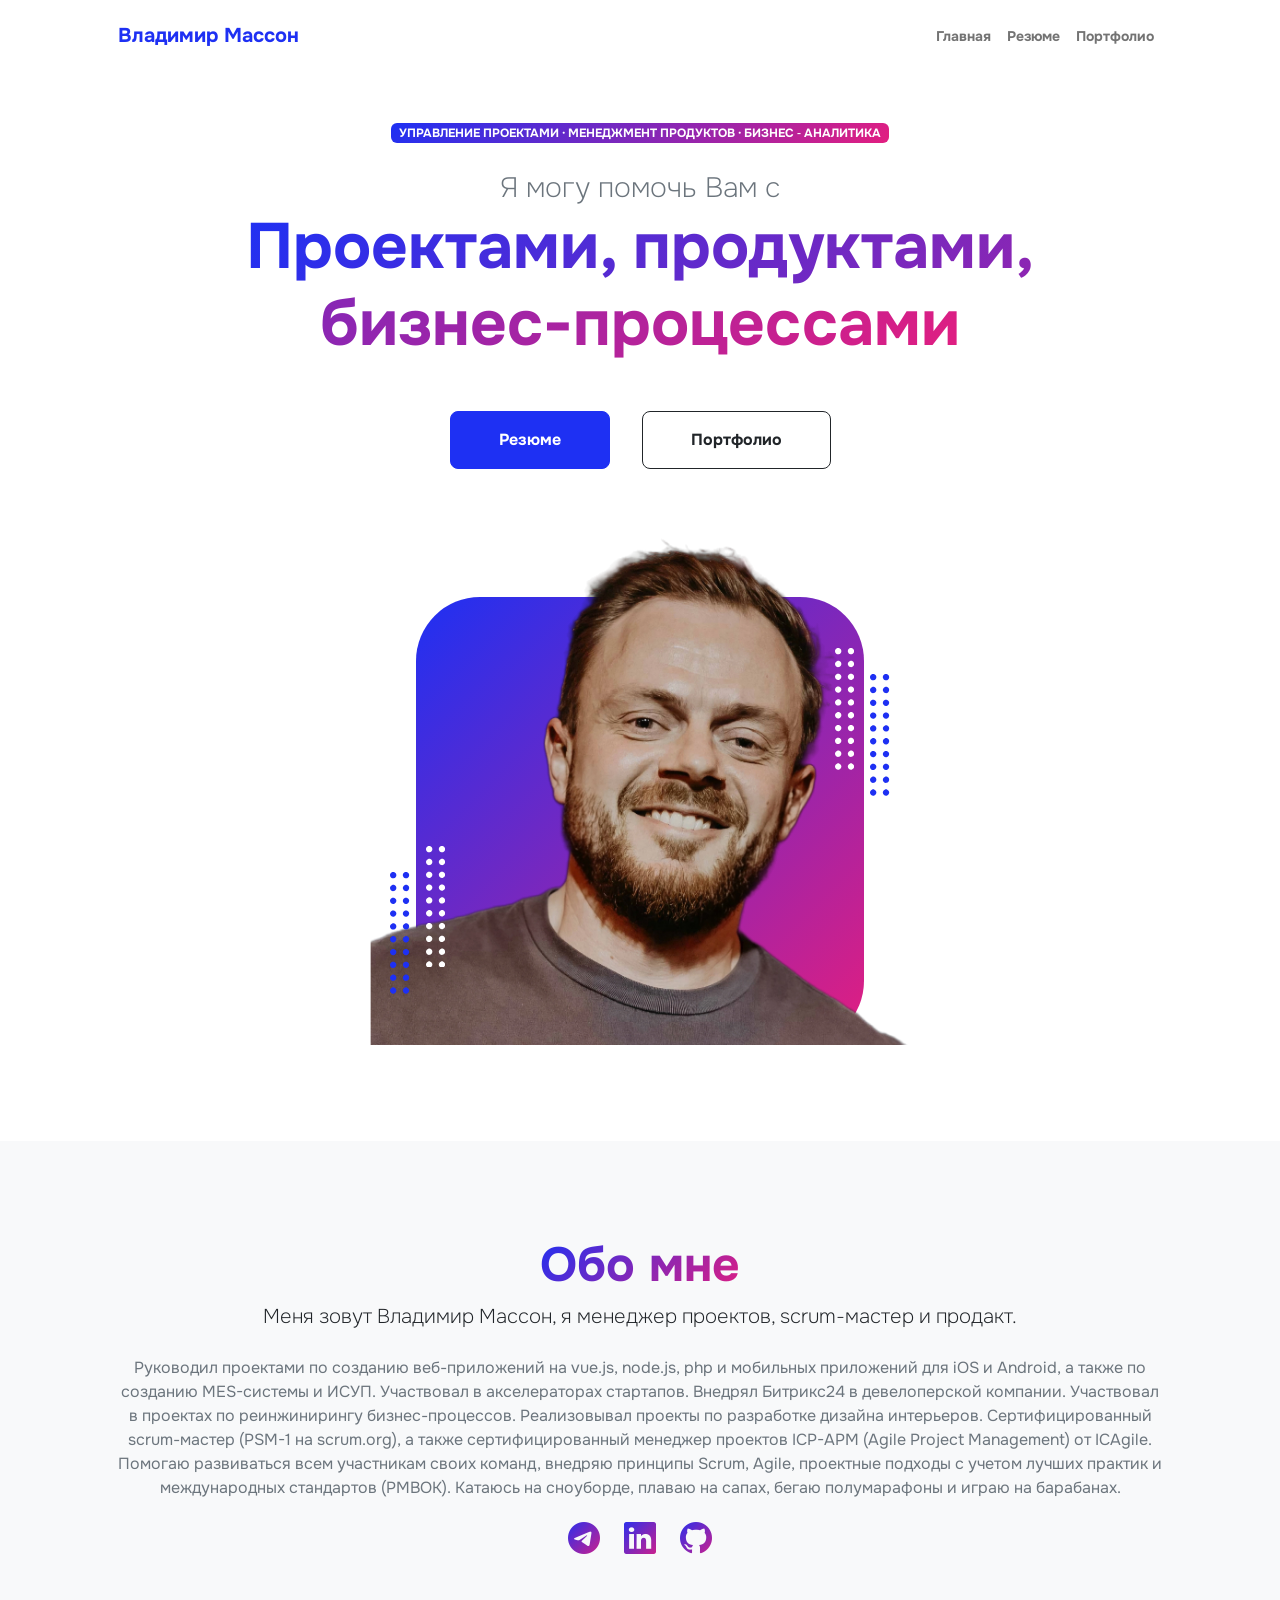
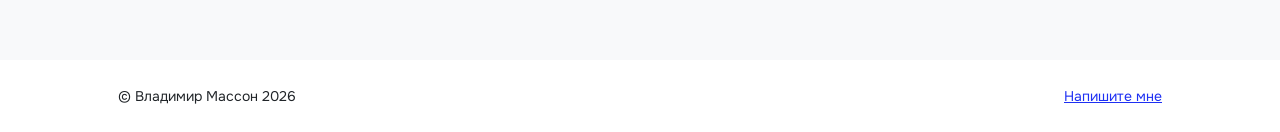
==== index.html @ e134d9e4 "Update index.html" ====
<!DOCTYPE html>
<html lang="ru">
    <head>
        <meta charset="utf-8" />
        <meta name="viewport" content="width=device-width, initial-scale=1, shrink-to-fit=no" />
        <meta name="description" content="" />
        <meta name="author" content="Vladimir Masson" />
        <title>Владимир Массон - Менеджер проектов</title>
        <!-- Favicon-->
        <link rel="icon" type="image/x-icon" href="assets/favicon.ico" />
        <!-- Custom Google font-->
        <link rel="preconnect" href="https://fonts.googleapis.com" />
        <link rel="preconnect" href="https://fonts.gstatic.com" crossorigin />
        <link href="https://fonts.googleapis.com/css2?family=Onest:wght@100;200;300;400;500;600;700;800;900&amp;display=swap" rel="stylesheet" />
        <!-- Bootstrap icons-->
        <link href="https://cdn.jsdelivr.net/npm/bootstrap-icons@1.8.1/font/bootstrap-icons.css" rel="stylesheet" />
        <!-- Core theme CSS (includes Bootstrap)-->
        <link href="css/styles.css" rel="stylesheet" />
    </head>
    <body class="d-flex flex-column h-100">
        <main class="flex-shrink-0">
            <!-- Navigation-->
            <nav class="navbar navbar-expand-lg navbar-light bg-white py-3">
                <div class="container px-5">
                    <a class="navbar-brand" href="index.html"><span class="fw-bolder text-primary">Владимир Массон</span></a>
                    <button class="navbar-toggler" type="button" data-bs-toggle="collapse" data-bs-target="#navbarSupportedContent" aria-controls="navbarSupportedContent" aria-expanded="false" aria-label="Toggle navigation"><span class="navbar-toggler-icon"></span></button>
                    <div class="collapse navbar-collapse" id="navbarSupportedContent">
                        <ul class="navbar-nav ms-auto mb-2 mb-lg-0 small fw-bolder">
                            <li class="nav-item"><a class="nav-link" href="index.html">Главная</a></li>
                            <li class="nav-item"><a class="nav-link" href="resume.html">Резюме</a></li>
                            <li class="nav-item"><a class="nav-link" href="projects.html">Портфолио</a></li>
                        </ul>
                    </div>
                </div>
            </nav>
            <!-- Header-->
            <header class="py-5">
                <div class="container px-5 pb-5">
                    <div class="row gx-5 align-items-center">
                        <div class="col-xxl-5">
                            <!-- Header text content-->
                            <div class="text-center text-xxl-start">
                                <div class="badge bg-gradient-primary-to-secondary text-white mb-4 text-wrap"><div class="text-uppercase">Управление проектами &middot; Менеджмент продуктов &middot; Бизнес &#8209; аналитика</div></div>
                                <div class="fs-3 fw-light text-muted">Я могу помочь Вам с</div>
                                <h1 class="display-3 fw-bolder mb-5"><span class="text-gradient d-inline">Проектами, продуктами, бизнес-процессами</span></h1>
                                <div class="d-grid gap-3 d-sm-flex justify-content-sm-center justify-content-xxl-start mb-3">
                                    <a class="btn btn-primary btn-lg px-5 py-3 me-sm-3 fs-6 fw-bolder" href="resume.html">Резюме</a>
                                    <a class="btn btn-outline-dark btn-lg px-5 py-3 fs-6 fw-bolder" href="projects.html">Портфолио</a>
                                </div>
                            </div>
                        </div>
                        <div class="col-xxl-7">
                            <!-- Header profile picture-->
                            <div class="d-flex justify-content-center mt-5 mt-xxl-0">
                                <div class="profile bg-gradient-primary-to-secondary">
                                    <!-- TIP: For best results, use a photo with a transparent background like the demo example below-->
                                    <!-- Watch a tutorial on how to do this on YouTube (link)-->
                                    <img class="profile-img" src="assets/profile.png" alt="..." />
                                    <div class="dots-1">
                                        <!-- SVG Dots-->
                                        <svg version="1.1" xmlns="http://www.w3.org/2000/svg" xmlns:xlink="http://www.w3.org/1999/xlink" x="0px" y="0px" viewBox="0 0 191.6 1215.4" style="enable-background: new 0 0 191.6 1215.4" xml:space="preserve">
                                            <g transform="translate(0.000000,1280.000000) scale(0.100000,-0.100000)">
                                                <path d="M227.7,12788.6c-105-35-200-141-222-248c-43-206,163-412,369-369c155,32,275,190,260,339c-11,105-90,213-190,262        C383.7,12801.6,289.7,12808.6,227.7,12788.6z"></path>
                                                <path d="M1507.7,12788.6c-151-50-253-216-222-362c25-119,136-230,254-255c194-41,395,142,375,339c-11,105-90,213-190,262        C1663.7,12801.6,1569.7,12808.6,1507.7,12788.6z"></path>
                                                <path d="M227.7,11508.6c-105-35-200-141-222-248c-43-206,163-412,369-369c155,32,275,190,260,339c-11,105-90,213-190,262        C383.7,11521.6,289.7,11528.6,227.7,11508.6z"></path>
                                                <path d="M1507.7,11508.6c-151-50-253-216-222-362c25-119,136-230,254-255c194-41,395,142,375,339c-11,105-90,213-190,262        C1663.7,11521.6,1569.7,11528.6,1507.7,11508.6z"></path>
                                                <path d="M227.7,10228.6c-105-35-200-141-222-248c-43-206,163-412,369-369c155,32,275,190,260,339c-11,105-90,213-190,262        C383.7,10241.6,289.7,10248.6,227.7,10228.6z"></path>
                                                <path d="M1507.7,10228.6c-105-35-200-141-222-248c-43-206,163-412,369-369c155,32,275,190,260,339c-11,105-90,213-190,262        C1663.7,10241.6,1569.7,10248.6,1507.7,10228.6z"></path>
                                                <path d="M227.7,8948.6c-105-35-200-141-222-248c-43-206,163-412,369-369c155,32,275,190,260,339c-11,105-90,213-190,262        C383.7,8961.6,289.7,8968.6,227.7,8948.6z"></path>
                                                <path d="M1507.7,8948.6c-105-35-200-141-222-248c-43-206,163-412,369-369c155,32,275,190,260,339c-11,105-90,213-190,262        C1663.7,8961.6,1569.7,8968.6,1507.7,8948.6z"></path>
                                                <path d="M227.7,7668.6c-105-35-200-141-222-248c-43-206,163-412,369-369c155,32,275,190,260,339c-11,105-90,213-190,262        C383.7,7681.6,289.7,7688.6,227.7,7668.6z"></path>
                                                <path d="M1507.7,7668.6c-105-35-200-141-222-248c-43-206,163-412,369-369c155,32,275,190,260,339c-11,105-90,213-190,262        C1663.7,7681.6,1569.7,7688.6,1507.7,7668.6z"></path>
                                                <path d="M227.7,6388.6c-105-35-200-141-222-248c-43-206,163-412,369-369c155,32,275,190,260,339c-11,105-90,213-190,262        C383.7,6401.6,289.7,6408.6,227.7,6388.6z"></path>
                                                <path d="M1507.7,6388.6c-105-35-200-141-222-248c-43-206,163-412,369-369c155,32,275,190,260,339c-11,105-90,213-190,262        C1663.7,6401.6,1569.7,6408.6,1507.7,6388.6z"></path>
                                                <path d="M227.7,5108.6c-105-35-200-141-222-248c-43-206,163-412,369-369c155,32,275,190,260,339c-11,105-90,213-190,262        C383.7,5121.6,289.7,5128.6,227.7,5108.6z"></path>
                                                <path d="M1507.7,5108.6c-105-35-200-141-222-248c-43-206,163-412,369-369c155,32,275,190,260,339c-11,105-90,213-190,262        C1663.7,5121.6,1569.7,5128.6,1507.7,5108.6z"></path>
                                                <path d="M227.7,3828.6c-105-35-200-141-222-248c-43-206,163-412,369-369c155,32,275,190,260,339c-11,105-90,213-190,262        C383.7,3841.6,289.7,3848.6,227.7,3828.6z"></path>
                                                <path d="M1507.7,3828.6c-105-35-200-141-222-248c-43-206,163-412,369-369c155,32,275,190,260,339c-11,105-90,213-190,262        C1663.7,3841.6,1569.7,3848.6,1507.7,3828.6z"></path>
                                                <path d="M227.7,2548.6c-105-35-200-141-222-248c-43-206,163-412,369-369c155,32,275,190,260,339c-11,105-90,213-190,262        C383.7,2561.6,289.7,2568.6,227.7,2548.6z"></path>
                                                <path d="M1507.7,2548.6c-105-35-200-141-222-248c-43-206,163-412,369-369c155,32,275,190,260,339c-11,105-90,213-190,262        C1663.7,2561.6,1569.7,2568.6,1507.7,2548.6z"></path>
                                                <path d="M227.7,1268.6c-105-35-200-141-222-248c-43-206,163-412,369-369c155,32,275,190,260,339c-11,105-90,213-190,262        C383.7,1281.6,289.7,1288.6,227.7,1268.6z"></path>
                                                <path d="M1507.7,1268.6c-105-35-200-141-222-248c-43-206,163-412,369-369c155,32,275,190,260,339c-11,105-90,213-190,262        C1663.7,1281.6,1569.7,1288.6,1507.7,1268.6z"></path>
                                            </g>
                                        </svg>
                                        <!-- END of SVG dots-->
                                    </div>
                                    <div class="dots-2">
                                        <!-- SVG Dots-->
                                        <svg version="1.1" xmlns="http://www.w3.org/2000/svg" xmlns:xlink="http://www.w3.org/1999/xlink" x="0px" y="0px" viewBox="0 0 191.6 1215.4" style="enable-background: new 0 0 191.6 1215.4" xml:space="preserve">
                                            <g transform="translate(0.000000,1280.000000) scale(0.100000,-0.100000)">
                                                <path d="M227.7,12788.6c-105-35-200-141-222-248c-43-206,163-412,369-369c155,32,275,190,260,339c-11,105-90,213-190,262        C383.7,12801.6,289.7,12808.6,227.7,12788.6z"></path>
                                                <path d="M1507.7,12788.6c-151-50-253-216-222-362c25-119,136-230,254-255c194-41,395,142,375,339c-11,105-90,213-190,262        C1663.7,12801.6,1569.7,12808.6,1507.7,12788.6z"></path>
                                                <path d="M227.7,11508.6c-105-35-200-141-222-248c-43-206,163-412,369-369c155,32,275,190,260,339c-11,105-90,213-190,262        C383.7,11521.6,289.7,11528.6,227.7,11508.6z"></path>
                                                <path d="M1507.7,11508.6c-151-50-253-216-222-362c25-119,136-230,254-255c194-41,395,142,375,339c-11,105-90,213-190,262        C1663.7,11521.6,1569.7,11528.6,1507.7,11508.6z"></path>
                                                <path d="M227.7,10228.6c-105-35-200-141-222-248c-43-206,163-412,369-369c155,32,275,190,260,339c-11,105-90,213-190,262        C383.7,10241.6,289.7,10248.6,227.7,10228.6z"></path>
                                                <path d="M1507.7,10228.6c-105-35-200-141-222-248c-43-206,163-412,369-369c155,32,275,190,260,339c-11,105-90,213-190,262        C1663.7,10241.6,1569.7,10248.6,1507.7,10228.6z"></path>
                                                <path d="M227.7,8948.6c-105-35-200-141-222-248c-43-206,163-412,369-369c155,32,275,190,260,339c-11,105-90,213-190,262        C383.7,8961.6,289.7,8968.6,227.7,8948.6z"></path>
                                                <path d="M1507.7,8948.6c-105-35-200-141-222-248c-43-206,163-412,369-369c155,32,275,190,260,339c-11,105-90,213-190,262        C1663.7,8961.6,1569.7,8968.6,1507.7,8948.6z"></path>
                                                <path d="M227.7,7668.6c-105-35-200-141-222-248c-43-206,163-412,369-369c155,32,275,190,260,339c-11,105-90,213-190,262        C383.7,7681.6,289.7,7688.6,227.7,7668.6z"></path>
                                                <path d="M1507.7,7668.6c-105-35-200-141-222-248c-43-206,163-412,369-369c155,32,275,190,260,339c-11,105-90,213-190,262        C1663.7,7681.6,1569.7,7688.6,1507.7,7668.6z"></path>
                                                <path d="M227.7,6388.6c-105-35-200-141-222-248c-43-206,163-412,369-369c155,32,275,190,260,339c-11,105-90,213-190,262        C383.7,6401.6,289.7,6408.6,227.7,6388.6z"></path>
                                                <path d="M1507.7,6388.6c-105-35-200-141-222-248c-43-206,163-412,369-369c155,32,275,190,260,339c-11,105-90,213-190,262        C1663.7,6401.6,1569.7,6408.6,1507.7,6388.6z"></path>
                                                <path d="M227.7,5108.6c-105-35-200-141-222-248c-43-206,163-412,369-369c155,32,275,190,260,339c-11,105-90,213-190,262        C383.7,5121.6,289.7,5128.6,227.7,5108.6z"></path>
                                                <path d="M1507.7,5108.6c-105-35-200-141-222-248c-43-206,163-412,369-369c155,32,275,190,260,339c-11,105-90,213-190,262        C1663.7,5121.6,1569.7,5128.6,1507.7,5108.6z"></path>
                                                <path d="M227.7,3828.6c-105-35-200-141-222-248c-43-206,163-412,369-369c155,32,275,190,260,339c-11,105-90,213-190,262        C383.7,3841.6,289.7,3848.6,227.7,3828.6z"></path>
                                                <path d="M1507.7,3828.6c-105-35-200-141-222-248c-43-206,163-412,369-369c155,32,275,190,260,339c-11,105-90,213-190,262        C1663.7,3841.6,1569.7,3848.6,1507.7,3828.6z"></path>
                                                <path d="M227.7,2548.6c-105-35-200-141-222-248c-43-206,163-412,369-369c155,32,275,190,260,339c-11,105-90,213-190,262        C383.7,2561.6,289.7,2568.6,227.7,2548.6z"></path>
                                                <path d="M1507.7,2548.6c-105-35-200-141-222-248c-43-206,163-412,369-369c155,32,275,190,260,339c-11,105-90,213-190,262        C1663.7,2561.6,1569.7,2568.6,1507.7,2548.6z"></path>
                                                <path d="M227.7,1268.6c-105-35-200-141-222-248c-43-206,163-412,369-369c155,32,275,190,260,339c-11,105-90,213-190,262        C383.7,1281.6,289.7,1288.6,227.7,1268.6z"></path>
                                                <path d="M1507.7,1268.6c-105-35-200-141-222-248c-43-206,163-412,369-369c155,32,275,190,260,339c-11,105-90,213-190,262        C1663.7,1281.6,1569.7,1288.6,1507.7,1268.6z"></path>
                                            </g>
                                        </svg>
                                        <!-- END of SVG dots-->
                                    </div>
                                    <div class="dots-3">
                                        <!-- SVG Dots-->
                                        <svg version="1.1" xmlns="http://www.w3.org/2000/svg" xmlns:xlink="http://www.w3.org/1999/xlink" x="0px" y="0px" viewBox="0 0 191.6 1215.4" style="enable-background: new 0 0 191.6 1215.4" xml:space="preserve">
                                            <g transform="translate(0.000000,1280.000000) scale(0.100000,-0.100000)">
                                                <path d="M227.7,12788.6c-105-35-200-141-222-248c-43-206,163-412,369-369c155,32,275,190,260,339c-11,105-90,213-190,262        C383.7,12801.6,289.7,12808.6,227.7,12788.6z"></path>
                                                <path d="M1507.7,12788.6c-151-50-253-216-222-362c25-119,136-230,254-255c194-41,395,142,375,339c-11,105-90,213-190,262        C1663.7,12801.6,1569.7,12808.6,1507.7,12788.6z"></path>
                                                <path d="M227.7,11508.6c-105-35-200-141-222-248c-43-206,163-412,369-369c155,32,275,190,260,339c-11,105-90,213-190,262        C383.7,11521.6,289.7,11528.6,227.7,11508.6z"></path>
                                                <path d="M1507.7,11508.6c-151-50-253-216-222-362c25-119,136-230,254-255c194-41,395,142,375,339c-11,105-90,213-190,262        C1663.7,11521.6,1569.7,11528.6,1507.7,11508.6z"></path>
                                                <path d="M227.7,10228.6c-105-35-200-141-222-248c-43-206,163-412,369-369c155,32,275,190,260,339c-11,105-90,213-190,262        C383.7,10241.6,289.7,10248.6,227.7,10228.6z"></path>
                                                <path d="M1507.7,10228.6c-105-35-200-141-222-248c-43-206,163-412,369-369c155,32,275,190,260,339c-11,105-90,213-190,262        C1663.7,10241.6,1569.7,10248.6,1507.7,10228.6z"></path>
                                                <path d="M227.7,8948.6c-105-35-200-141-222-248c-43-206,163-412,369-369c155,32,275,190,260,339c-11,105-90,213-190,262        C383.7,8961.6,289.7,8968.6,227.7,8948.6z"></path>
                                                <path d="M1507.7,8948.6c-105-35-200-141-222-248c-43-206,163-412,369-369c155,32,275,190,260,339c-11,105-90,213-190,262        C1663.7,8961.6,1569.7,8968.6,1507.7,8948.6z"></path>
                                                <path d="M227.7,7668.6c-105-35-200-141-222-248c-43-206,163-412,369-369c155,32,275,190,260,339c-11,105-90,213-190,262        C383.7,7681.6,289.7,7688.6,227.7,7668.6z"></path>
                                                <path d="M1507.7,7668.6c-105-35-200-141-222-248c-43-206,163-412,369-369c155,32,275,190,260,339c-11,105-90,213-190,262        C1663.7,7681.6,1569.7,7688.6,1507.7,7668.6z"></path>
                                                <path d="M227.7,6388.6c-105-35-200-141-222-248c-43-206,163-412,369-369c155,32,275,190,260,339c-11,105-90,213-190,262        C383.7,6401.6,289.7,6408.6,227.7,6388.6z"></path>
                                                <path d="M1507.7,6388.6c-105-35-200-141-222-248c-43-206,163-412,369-369c155,32,275,190,260,339c-11,105-90,213-190,262        C1663.7,6401.6,1569.7,6408.6,1507.7,6388.6z"></path>
                                                <path d="M227.7,5108.6c-105-35-200-141-222-248c-43-206,163-412,369-369c155,32,275,190,260,339c-11,105-90,213-190,262        C383.7,5121.6,289.7,5128.6,227.7,5108.6z"></path>
                                                <path d="M1507.7,5108.6c-105-35-200-141-222-248c-43-206,163-412,369-369c155,32,275,190,260,339c-11,105-90,213-190,262        C1663.7,5121.6,1569.7,5128.6,1507.7,5108.6z"></path>
                                                <path d="M227.7,3828.6c-105-35-200-141-222-248c-43-206,163-412,369-369c155,32,275,190,260,339c-11,105-90,213-190,262        C383.7,3841.6,289.7,3848.6,227.7,3828.6z"></path>
                                                <path d="M1507.7,3828.6c-105-35-200-141-222-248c-43-206,163-412,369-369c155,32,275,190,260,339c-11,105-90,213-190,262        C1663.7,3841.6,1569.7,3848.6,1507.7,3828.6z"></path>
                                                <path d="M227.7,2548.6c-105-35-200-141-222-248c-43-206,163-412,369-369c155,32,275,190,260,339c-11,105-90,213-190,262        C383.7,2561.6,289.7,2568.6,227.7,2548.6z"></path>
                                                <path d="M1507.7,2548.6c-105-35-200-141-222-248c-43-206,163-412,369-369c155,32,275,190,260,339c-11,105-90,213-190,262        C1663.7,2561.6,1569.7,2568.6,1507.7,2548.6z"></path>
                                                <path d="M227.7,1268.6c-105-35-200-141-222-248c-43-206,163-412,369-369c155,32,275,190,260,339c-11,105-90,213-190,262        C383.7,1281.6,289.7,1288.6,227.7,1268.6z"></path>
                                                <path d="M1507.7,1268.6c-105-35-200-141-222-248c-43-206,163-412,369-369c155,32,275,190,260,339c-11,105-90,213-190,262        C1663.7,1281.6,1569.7,1288.6,1507.7,1268.6z"></path>
                                            </g>
                                        </svg>
                                        <!-- END of SVG dots-->
                                    </div>
                                    <div class="dots-4">
                                        <!-- SVG Dots-->
                                        <svg version="1.1" xmlns="http://www.w3.org/2000/svg" xmlns:xlink="http://www.w3.org/1999/xlink" x="0px" y="0px" viewBox="0 0 191.6 1215.4" style="enable-background: new 0 0 191.6 1215.4" xml:space="preserve">
                                            <g transform="translate(0.000000,1280.000000) scale(0.100000,-0.100000)">
                                                <path d="M227.7,12788.6c-105-35-200-141-222-248c-43-206,163-412,369-369c155,32,275,190,260,339c-11,105-90,213-190,262        C383.7,12801.6,289.7,12808.6,227.7,12788.6z"></path>
                                                <path d="M1507.7,12788.6c-151-50-253-216-222-362c25-119,136-230,254-255c194-41,395,142,375,339c-11,105-90,213-190,262        C1663.7,12801.6,1569.7,12808.6,1507.7,12788.6z"></path>
                                                <path d="M227.7,11508.6c-105-35-200-141-222-248c-43-206,163-412,369-369c155,32,275,190,260,339c-11,105-90,213-190,262        C383.7,11521.6,289.7,11528.6,227.7,11508.6z"></path>
                                                <path d="M1507.7,11508.6c-151-50-253-216-222-362c25-119,136-230,254-255c194-41,395,142,375,339c-11,105-90,213-190,262        C1663.7,11521.6,1569.7,11528.6,1507.7,11508.6z"></path>
                                                <path d="M227.7,10228.6c-105-35-200-141-222-248c-43-206,163-412,369-369c155,32,275,190,260,339c-11,105-90,213-190,262        C383.7,10241.6,289.7,10248.6,227.7,10228.6z"></path>
                                                <path d="M1507.7,10228.6c-105-35-200-141-222-248c-43-206,163-412,369-369c155,32,275,190,260,339c-11,105-90,213-190,262        C1663.7,10241.6,1569.7,10248.6,1507.7,10228.6z"></path>
                                                <path d="M227.7,8948.6c-105-35-200-141-222-248c-43-206,163-412,369-369c155,32,275,190,260,339c-11,105-90,213-190,262        C383.7,8961.6,289.7,8968.6,227.7,8948.6z"></path>
                                                <path d="M1507.7,8948.6c-105-35-200-141-222-248c-43-206,163-412,369-369c155,32,275,190,260,339c-11,105-90,213-190,262        C1663.7,8961.6,1569.7,8968.6,1507.7,8948.6z"></path>
                                                <path d="M227.7,7668.6c-105-35-200-141-222-248c-43-206,163-412,369-369c155,32,275,190,260,339c-11,105-90,213-190,262        C383.7,7681.6,289.7,7688.6,227.7,7668.6z"></path>
                                                <path d="M1507.7,7668.6c-105-35-200-141-222-248c-43-206,163-412,369-369c155,32,275,190,260,339c-11,105-90,213-190,262        C1663.7,7681.6,1569.7,7688.6,1507.7,7668.6z"></path>
                                                <path d="M227.7,6388.6c-105-35-200-141-222-248c-43-206,163-412,369-369c155,32,275,190,260,339c-11,105-90,213-190,262        C383.7,6401.6,289.7,6408.6,227.7,6388.6z"></path>
                                                <path d="M1507.7,6388.6c-105-35-200-141-222-248c-43-206,163-412,369-369c155,32,275,190,260,339c-11,105-90,213-190,262        C1663.7,6401.6,1569.7,6408.6,1507.7,6388.6z"></path>
                                                <path d="M227.7,5108.6c-105-35-200-141-222-248c-43-206,163-412,369-369c155,32,275,190,260,339c-11,105-90,213-190,262        C383.7,5121.6,289.7,5128.6,227.7,5108.6z"></path>
                                                <path d="M1507.7,5108.6c-105-35-200-141-222-248c-43-206,163-412,369-369c155,32,275,190,260,339c-11,105-90,213-190,262        C1663.7,5121.6,1569.7,5128.6,1507.7,5108.6z"></path>
                                                <path d="M227.7,3828.6c-105-35-200-141-222-248c-43-206,163-412,369-369c155,32,275,190,260,339c-11,105-90,213-190,262        C383.7,3841.6,289.7,3848.6,227.7,3828.6z"></path>
                                                <path d="M1507.7,3828.6c-105-35-200-141-222-248c-43-206,163-412,369-369c155,32,275,190,260,339c-11,105-90,213-190,262        C1663.7,3841.6,1569.7,3848.6,1507.7,3828.6z"></path>
                                                <path d="M227.7,2548.6c-105-35-200-141-222-248c-43-206,163-412,369-369c155,32,275,190,260,339c-11,105-90,213-190,262        C383.7,2561.6,289.7,2568.6,227.7,2548.6z"></path>
                                                <path d="M1507.7,2548.6c-105-35-200-141-222-248c-43-206,163-412,369-369c155,32,275,190,260,339c-11,105-90,213-190,262        C1663.7,2561.6,1569.7,2568.6,1507.7,2548.6z"></path>
                                                <path d="M227.7,1268.6c-105-35-200-141-222-248c-43-206,163-412,369-369c155,32,275,190,260,339c-11,105-90,213-190,262        C383.7,1281.6,289.7,1288.6,227.7,1268.6z"></path>
                                                <path d="M1507.7,1268.6c-105-35-200-141-222-248c-43-206,163-412,369-369c155,32,275,190,260,339c-11,105-90,213-190,262        C1663.7,1281.6,1569.7,1288.6,1507.7,1268.6z"></path>
                                            </g>
                                        </svg>
                                        <!-- END of SVG dots-->
                                    </div>
                                </div>
                            </div>
                        </div>
                    </div>
                </div>
            </header>
            <!-- About Section-->
            <section class="bg-light py-5">
                <div class="container px-5">
                    <div class="row gx-5 justify-content-center">
                        <div class="col-xxl-8">
                            <div class="text-center my-5">
                                <h2 class="display-5 fw-bolder"><span class="text-gradient d-inline">Обо мне</span></h2>
                                <p class="lead fw-light mb-4">Меня зовут Владимир Массон, я менеджер проектов, scrum-мастер и продакт.</p>
                                <p class="text-muted">Руководил проектами по созданию веб-приложений на vue.js, node.js, php и мобильных приложений для iOS и Android, а также по созданию MES-системы и ИСУП. Участвовал в акселераторах стартапов. Внедрял Битрикс24 в девелоперской компании. Участвовал в проектах по реинжинирингу бизнес-процессов. Реализовывал проекты по разработке дизайна интерьеров. Сертифицированный scrum-мастер (PSM-1 на scrum.org), а также сертифицированный менеджер проектов ICP-APM (Agile Project Management) от ICAgile. Помогаю развиваться всем участникам своих команд, внедряю принципы Scrum, Agile, проектные подходы с учетом лучших практик и международных стандартов (PMBOK). Катаюсь на сноуборде, плаваю на сапах, бегаю полумарафоны и играю на барабанах.</p>
                                <div class="d-flex justify-content-center fs-2 gap-4">
                                    <a class="text-gradient" href="https://t.me/vladimir_masson" target="_blank"><i class="bi bi-telegram"></i></a>
                                    <a class="text-gradient" href="https://www.linkedin.com/in/vladimir-masson"><i class="bi bi-linkedin" target="_blank"></i></a>
                                    <a class="text-gradient" href="https://github.com/vladimirmasson" target="_blank"><i class="bi bi-github"></i></a>
                                </div>
                            </div>
                        </div>
                    </div>
                </div>
            </section>
        </main>
        <!-- Footer-->
        <footer class="bg-white py-4 mt-auto">
            <div class="container px-5">
                <div class="row align-items-center justify-content-between flex-column flex-sm-row">
                    <div class="col-auto"><div class="small m-0">&copy; Владимир Массон 2026</div></div>
                    <div class="col-auto">
                       <a class="small" href="mailto:vladimirmasson@gmail.com">Напишите мне</a>
                    </div>
                </div>
            </div>
        </footer>
        <!-- Bootstrap core JS-->
        <script src="https://cdn.jsdelivr.net/npm/bootstrap@5.2.3/dist/js/bootstrap.bundle.min.js"></script>
        <!-- Core theme JS-->
        <script src="js/scripts.js"></script>
    </body>
</html>
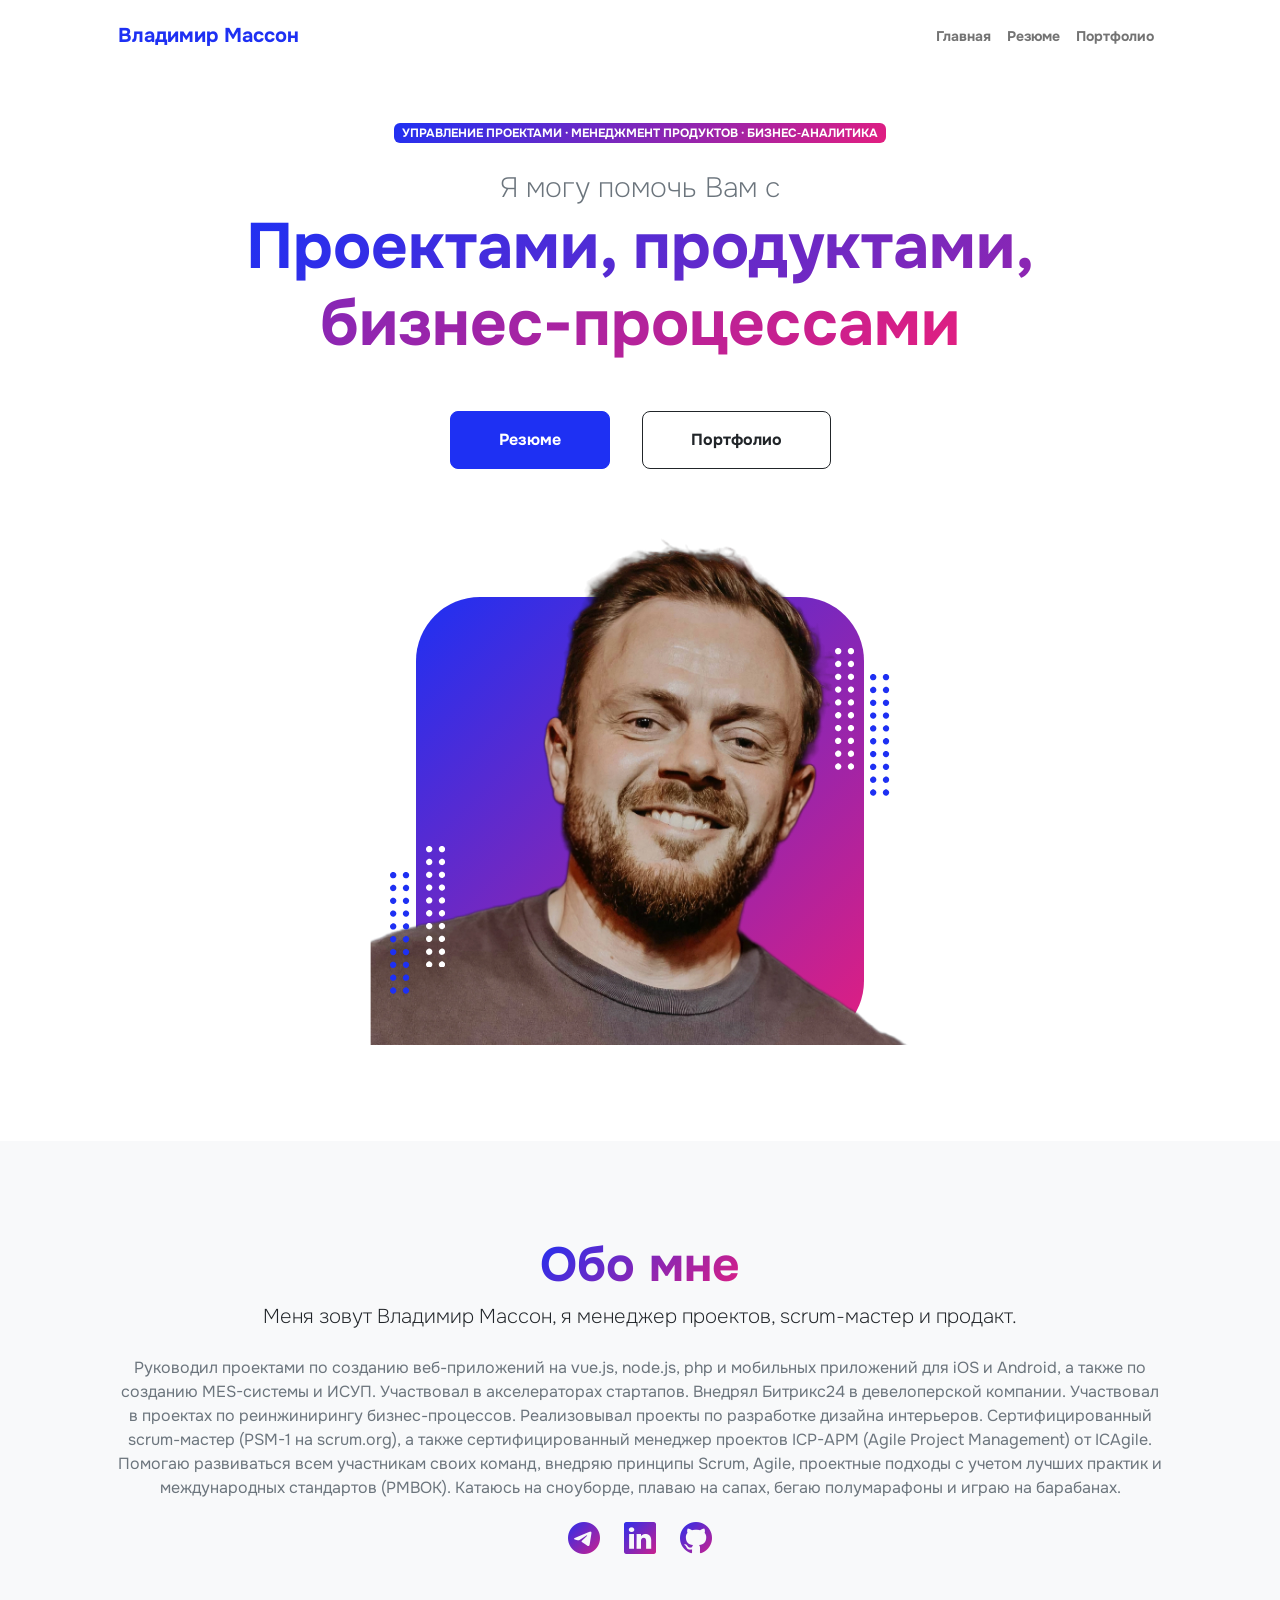
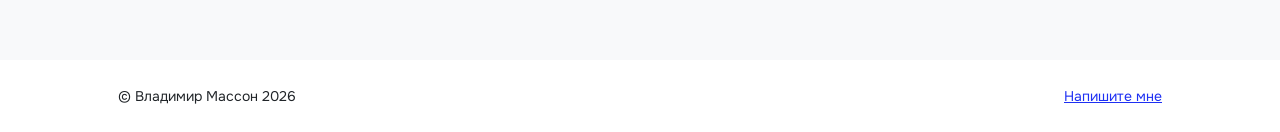
==== commit 40703a7c: "Update index.html" ====
--- a/index.html
+++ b/index.html
@@ -40,7 +40,7 @@
                         <div class="col-xxl-5">
                             <!-- Header text content-->
                             <div class="text-center text-xxl-start">
-                                <div class="badge bg-gradient-primary-to-secondary text-white mb-4 text-wrap"><div class="text-uppercase">Управление проектами &middot; Менеджмент продуктов &middot; Бизнес &#8209; аналитика</div></div>
+                                <div class="badge bg-gradient-primary-to-secondary text-white mb-4 text-wrap"><div class="text-uppercase">Управление проектами &middot; Менеджмент продуктов &middot; Бизнес&#8209;аналитика</div></div>
                                 <div class="fs-3 fw-light text-muted">Я могу помочь Вам с</div>
                                 <h1 class="display-3 fw-bolder mb-5"><span class="text-gradient d-inline">Проектами, продуктами, бизнес-процессами</span></h1>
                                 <div class="d-grid gap-3 d-sm-flex justify-content-sm-center justify-content-xxl-start mb-3">
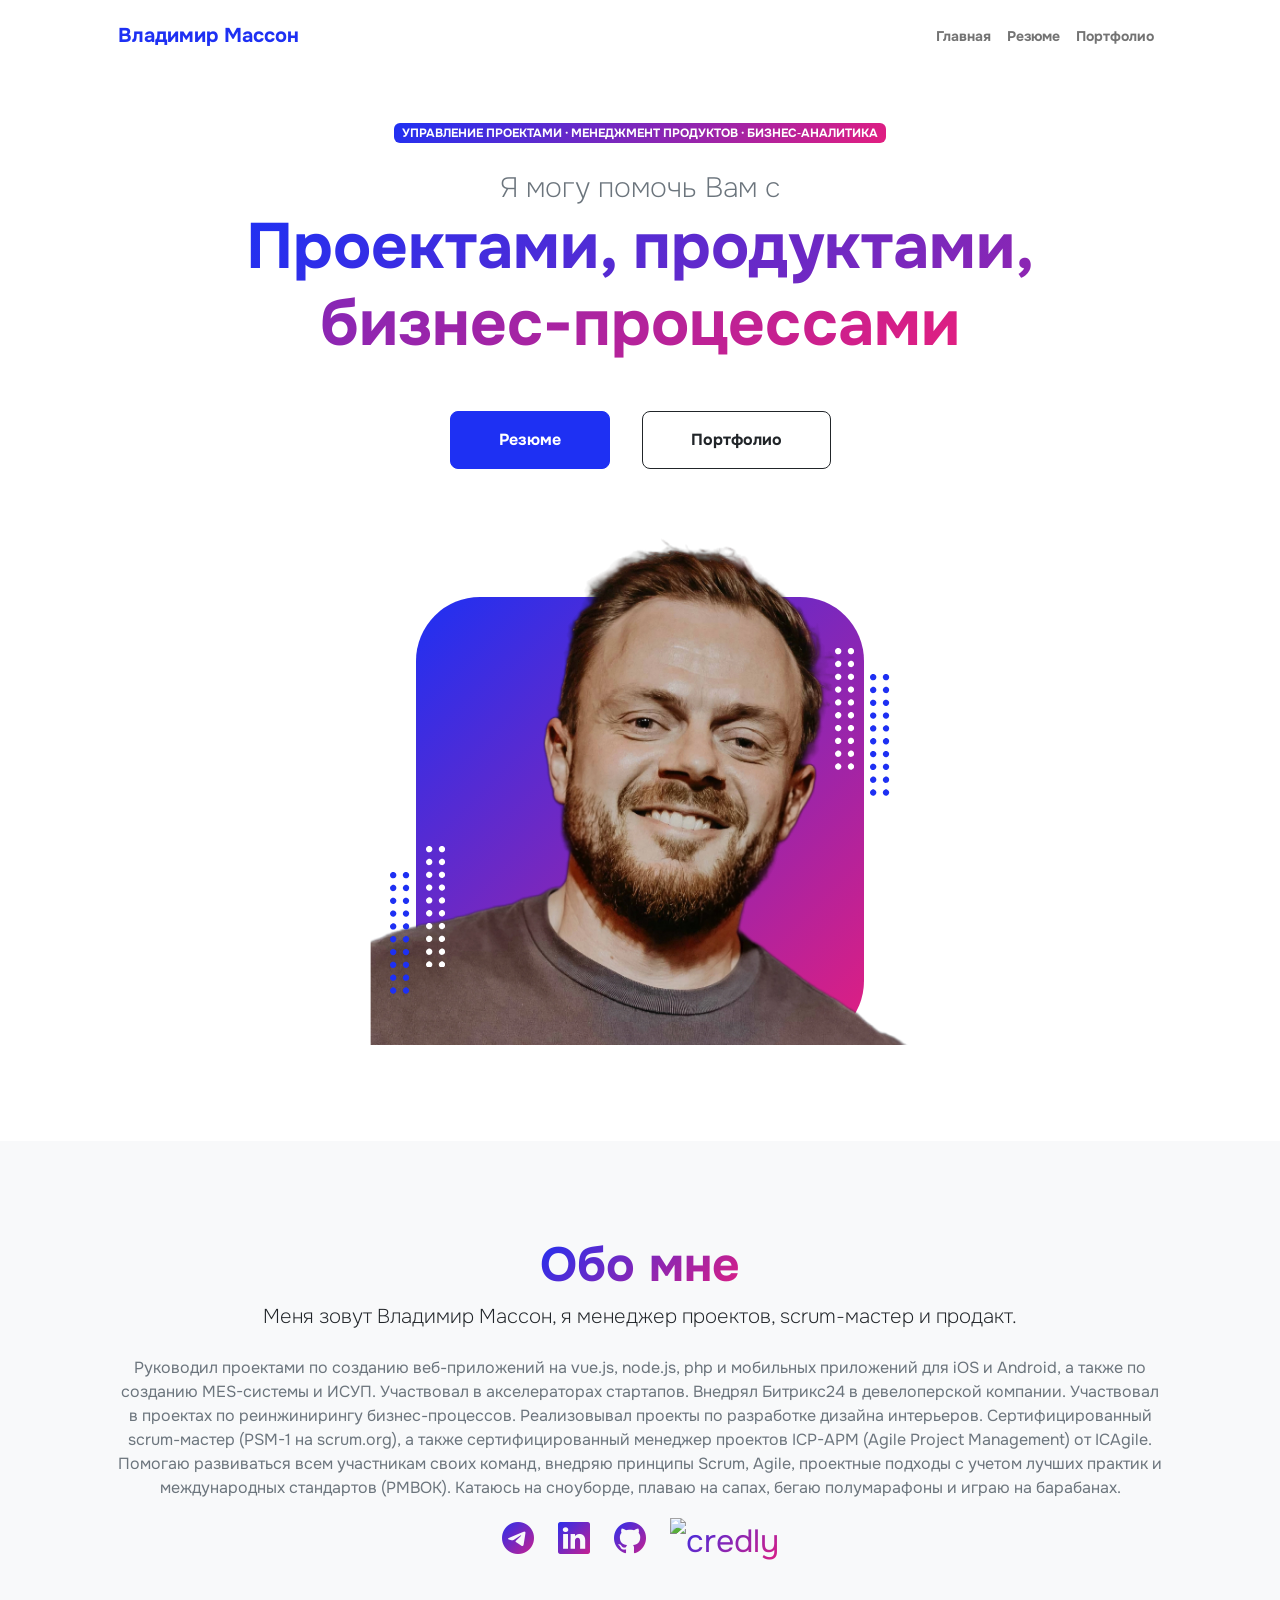
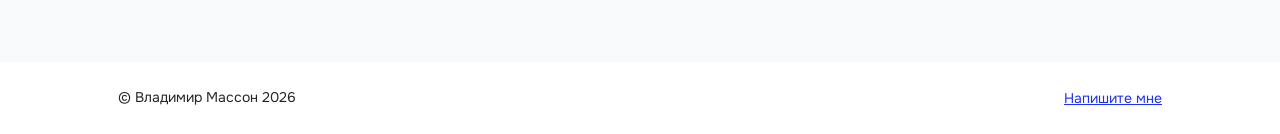
==== commit a129dca5: "Update index.html" ====
--- a/index.html
+++ b/index.html
@@ -16,6 +16,21 @@
         <link href="https://cdn.jsdelivr.net/npm/bootstrap-icons@1.8.1/font/bootstrap-icons.css" rel="stylesheet" />
         <!-- Core theme CSS (includes Bootstrap)-->
         <link href="css/styles.css" rel="stylesheet" />
+
+<!-- Yandex.Metrika counter -->
+<script type="text/javascript">
+    (function(m,e,t,r,i,k,a){
+        m[i]=m[i]||function(){(m[i].a=m[i].a||[]).push(arguments)};
+        m[i].l=1*new Date();
+        for (var j = 0; j < document.scripts.length; j++) {if (document.scripts[j].src === r) { return; }}
+        k=e.createElement(t),a=e.getElementsByTagName(t)[0],k.async=1,k.src=r,a.parentNode.insertBefore(k,a)
+    })(window, document,'script','https://mc.yandex.ru/metrika/tag.js?id=108676419', 'ym');
+
+    ym(108676419, 'init', {ssr:true, webvisor:true, clickmap:true, ecommerce:"dataLayer", referrer: document.referrer, url: location.href, accurateTrackBounce:true, trackLinks:true});
+</script>
+<noscript><div><img src="https://mc.yandex.ru/watch/108676419" style="position:absolute; left:-9999px;" alt="" /></div></noscript>
+<!-- /Yandex.Metrika counter -->
+
     </head>
     <body class="d-flex flex-column h-100">
         <main class="flex-shrink-0">
@@ -187,6 +202,7 @@
                                     <a class="text-gradient" href="https://t.me/vladimir_masson" target="_blank"><i class="bi bi-telegram"></i></a>
                                     <a class="text-gradient" href="https://www.linkedin.com/in/vladimir-masson"><i class="bi bi-linkedin" target="_blank"></i></a>
                                     <a class="text-gradient" href="https://github.com/vladimirmasson" target="_blank"><i class="bi bi-github"></i></a>
+                                    <a class="text-gradient" href="https://www.credly.com/users/vladimir-masson/badges#credly" target="_blank"><img width="144" height="144" src="https://img.icons8.com/color/144/credly.png" alt="credly"/></a>
                                 </div>
                             </div>
                         </div>
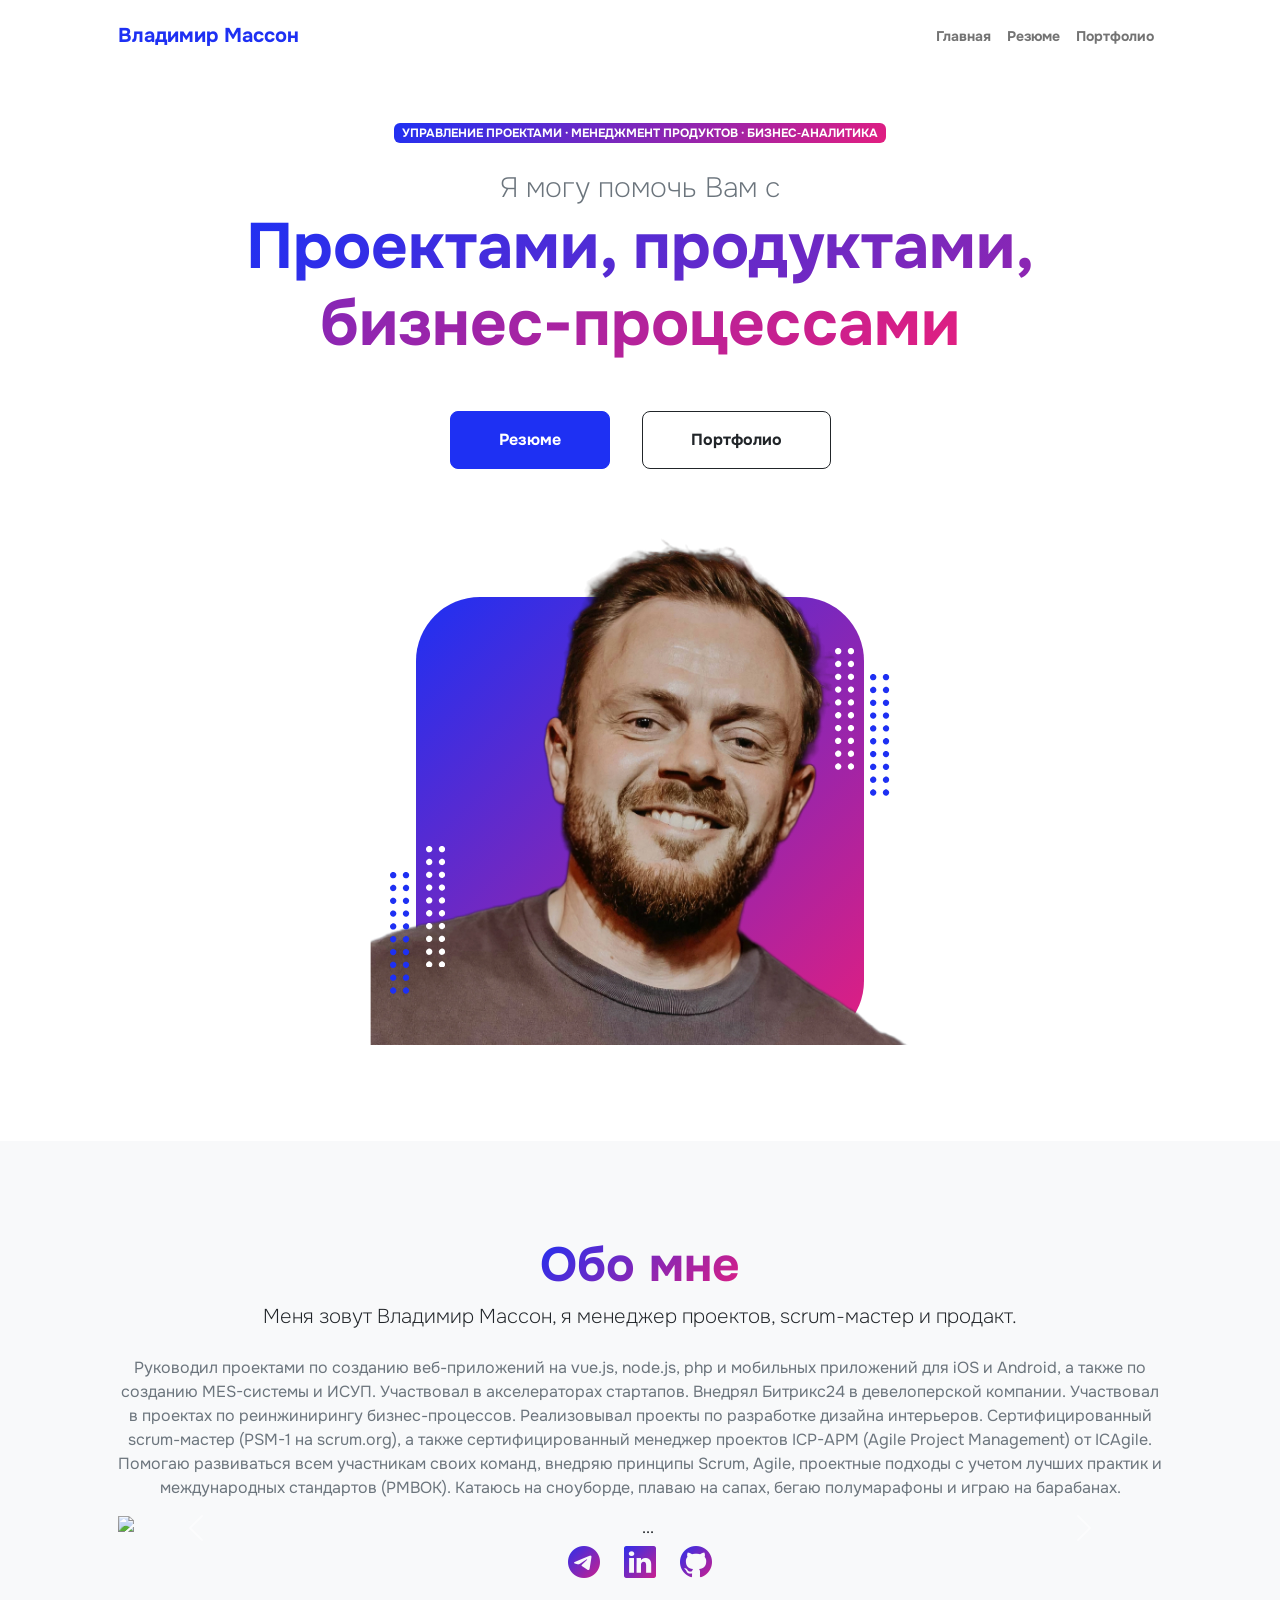
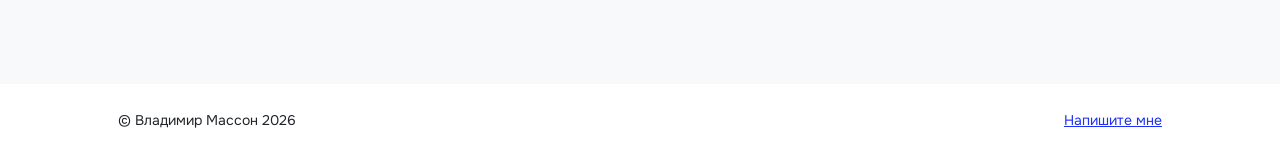
==== commit eebf2f65: "Update index.html" ====
--- a/index.html
+++ b/index.html
@@ -198,11 +198,34 @@
                                 <h2 class="display-5 fw-bolder"><span class="text-gradient d-inline">Обо мне</span></h2>
                                 <p class="lead fw-light mb-4">Меня зовут Владимир Массон, я менеджер проектов, scrum-мастер и продакт.</p>
                                 <p class="text-muted">Руководил проектами по созданию веб-приложений на vue.js, node.js, php и мобильных приложений для iOS и Android, а также по созданию MES-системы и ИСУП. Участвовал в акселераторах стартапов. Внедрял Битрикс24 в девелоперской компании. Участвовал в проектах по реинжинирингу бизнес-процессов. Реализовывал проекты по разработке дизайна интерьеров. Сертифицированный scrum-мастер (PSM-1 на scrum.org), а также сертифицированный менеджер проектов ICP-APM (Agile Project Management) от ICAgile. Помогаю развиваться всем участникам своих команд, внедряю принципы Scrum, Agile, проектные подходы с учетом лучших практик и международных стандартов (PMBOK). Катаюсь на сноуборде, плаваю на сапах, бегаю полумарафоны и играю на барабанах.</p>
+                                
+                                
+                                <div id="carouselExampleControls" class="carousel slide" data-bs-ride="carousel">
+                                      <div class="carousel-inner">
+                                        <div class="carousel-item active">
+                                          <img src="..." class="d-block w-100" alt="...">
+                                        </div>
+                                        <div class="carousel-item">
+                                          <img src="..." class="d-block w-100" alt="...">
+                                        </div>
+                                        
+                                      </div>
+                                      <button class="carousel-control-prev" type="button" data-bs-target="#carouselExampleControls" data-bs-slide="prev">
+                                        <span class="carousel-control-prev-icon" aria-hidden="true"></span>
+                                        <span class="visually-hidden">Предыдущий</span>
+                                      </button>
+                                      <button class="carousel-control-next" type="button" data-bs-target="#carouselExampleControls" data-bs-slide="next">
+                                        <span class="carousel-control-next-icon" aria-hidden="true"></span>
+                                        <span class="visually-hidden">Следующий</span>
+                                      </button>
+                                    </div>
+                                
+                                
                                 <div class="d-flex justify-content-center fs-2 gap-4">
                                     <a class="text-gradient" href="https://t.me/vladimir_masson" target="_blank"><i class="bi bi-telegram"></i></a>
                                     <a class="text-gradient" href="https://www.linkedin.com/in/vladimir-masson"><i class="bi bi-linkedin" target="_blank"></i></a>
                                     <a class="text-gradient" href="https://github.com/vladimirmasson" target="_blank"><i class="bi bi-github"></i></a>
-                                    <a class="text-gradient" href="https://www.credly.com/users/vladimir-masson/badges#credly" target="_blank"><img width="144" height="144" src="https://img.icons8.com/color/144/credly.png" alt="credly"/></a>
+
                                 </div>
                             </div>
                         </div>
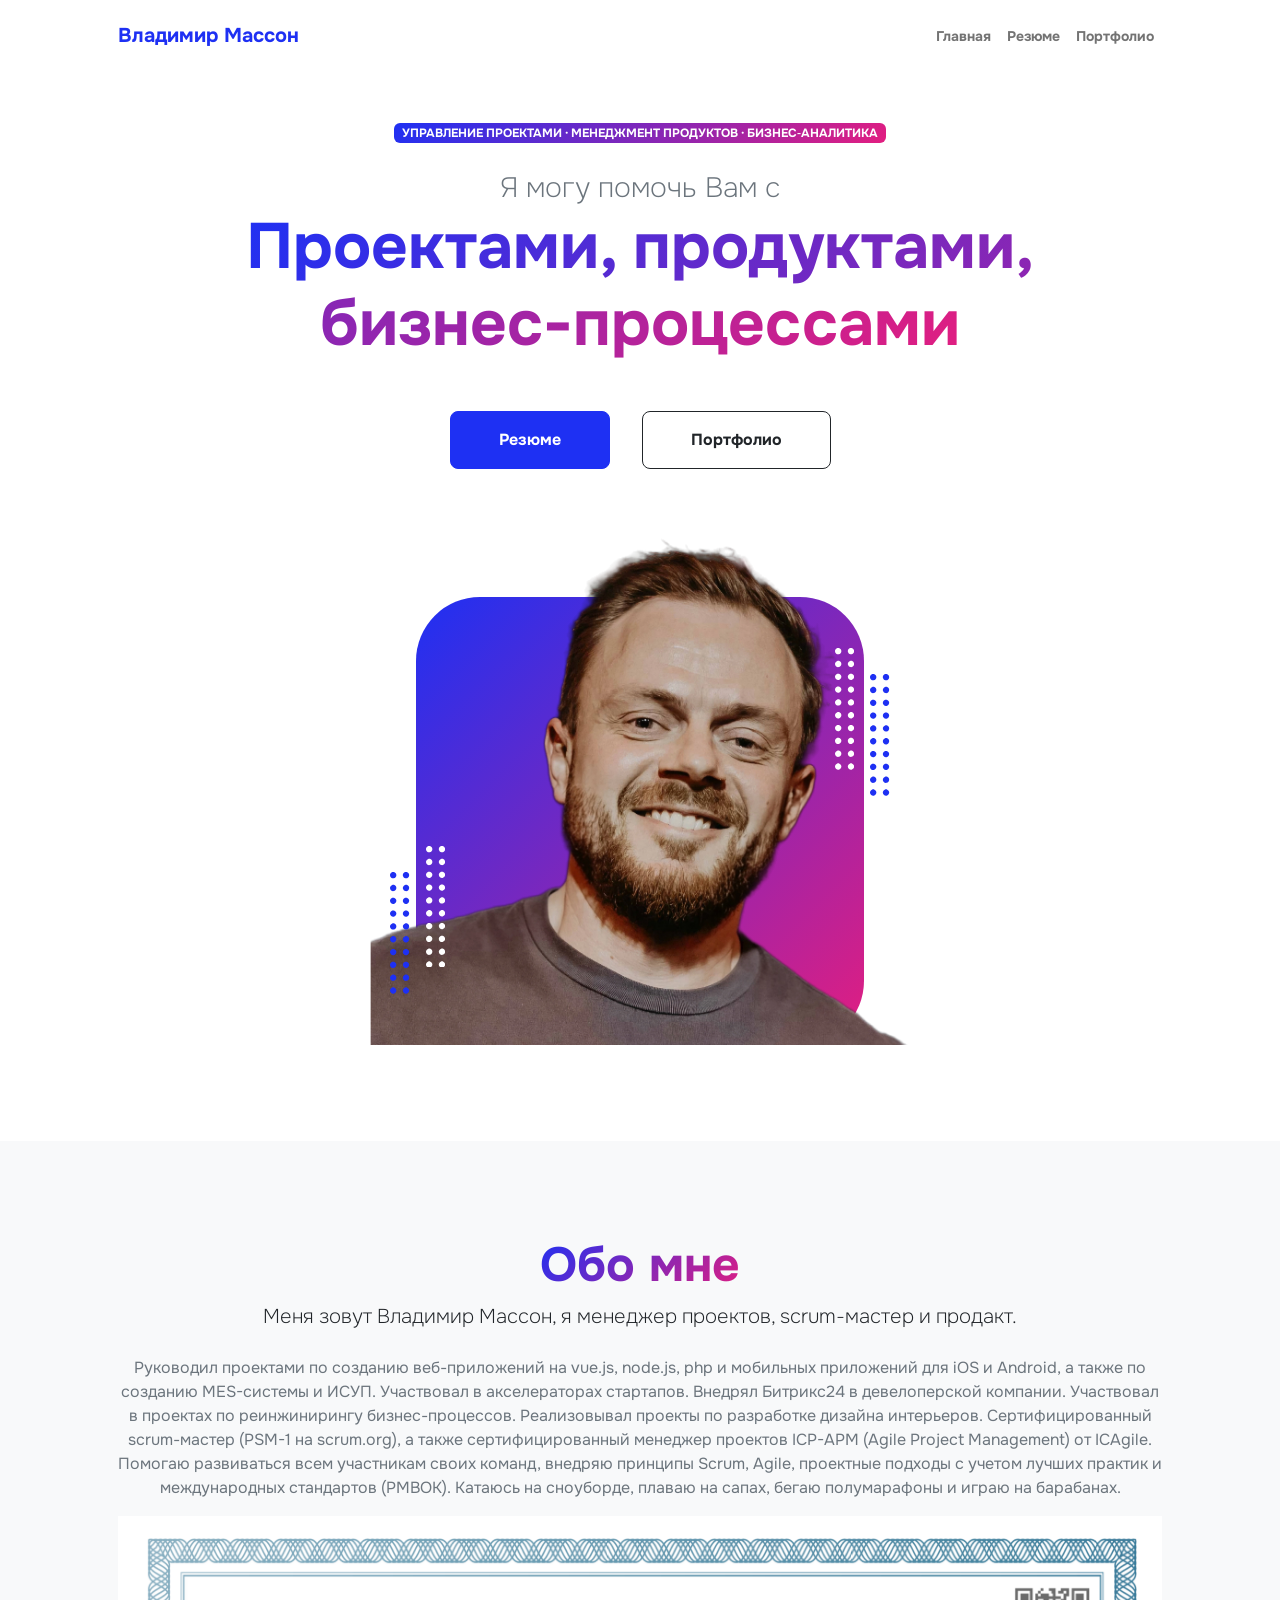
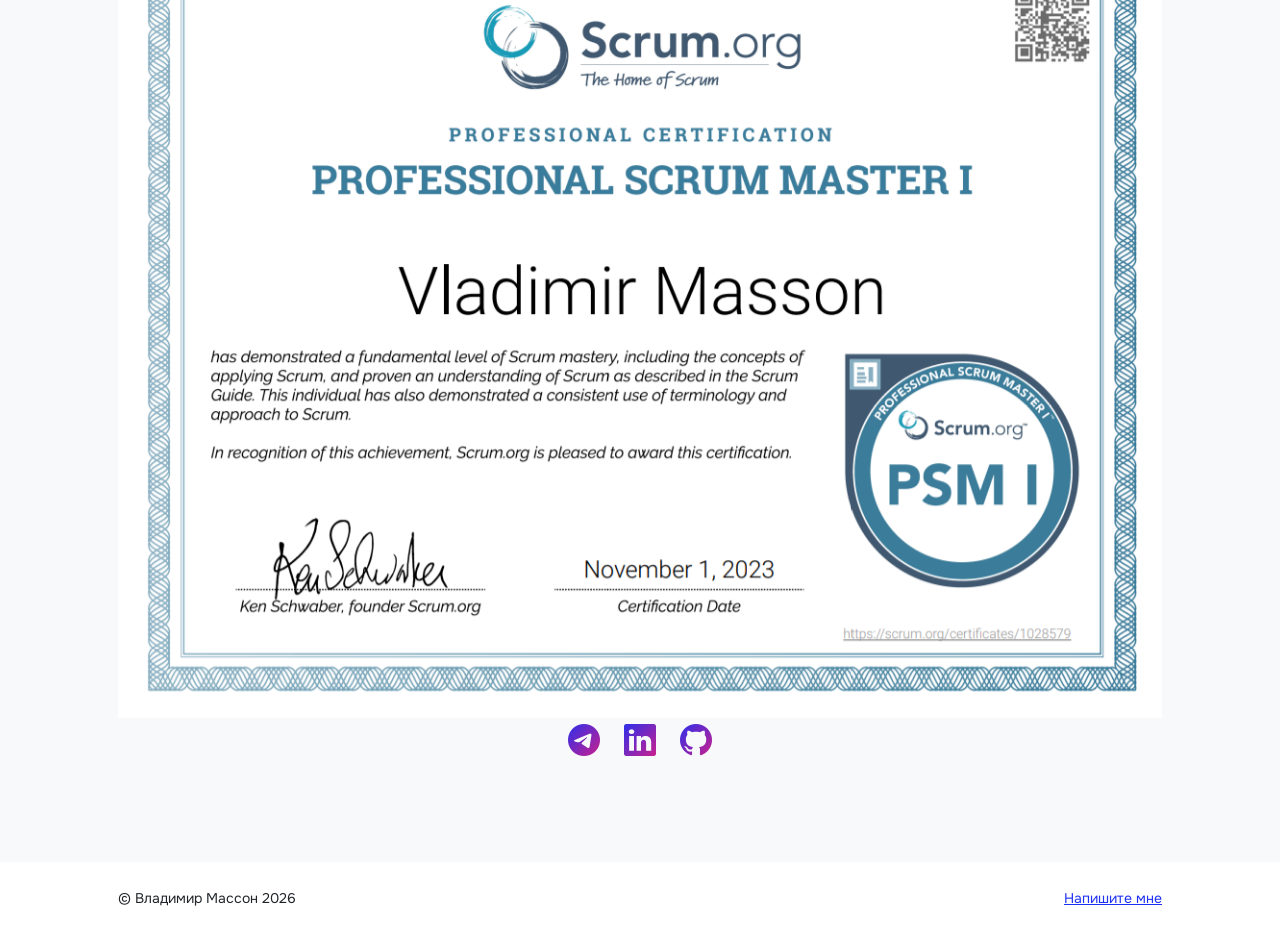
==== commit 23d3018a: "Update index.html" ====
--- a/index.html
+++ b/index.html
@@ -203,10 +203,10 @@
                                 <div id="carouselExampleControls" class="carousel slide" data-bs-ride="carousel">
                                       <div class="carousel-inner">
                                         <div class="carousel-item active">
-                                          <img src="..." class="d-block w-100" alt="...">
+                                          <img src="assets/scrum.png" class="d-block w-100" alt="...">
                                         </div>
                                         <div class="carousel-item">
-                                          <img src="..." class="d-block w-100" alt="...">
+                                          <img src="assets/apm.png" class="d-block w-100" alt="...">
                                         </div>
                                         
                                       </div>
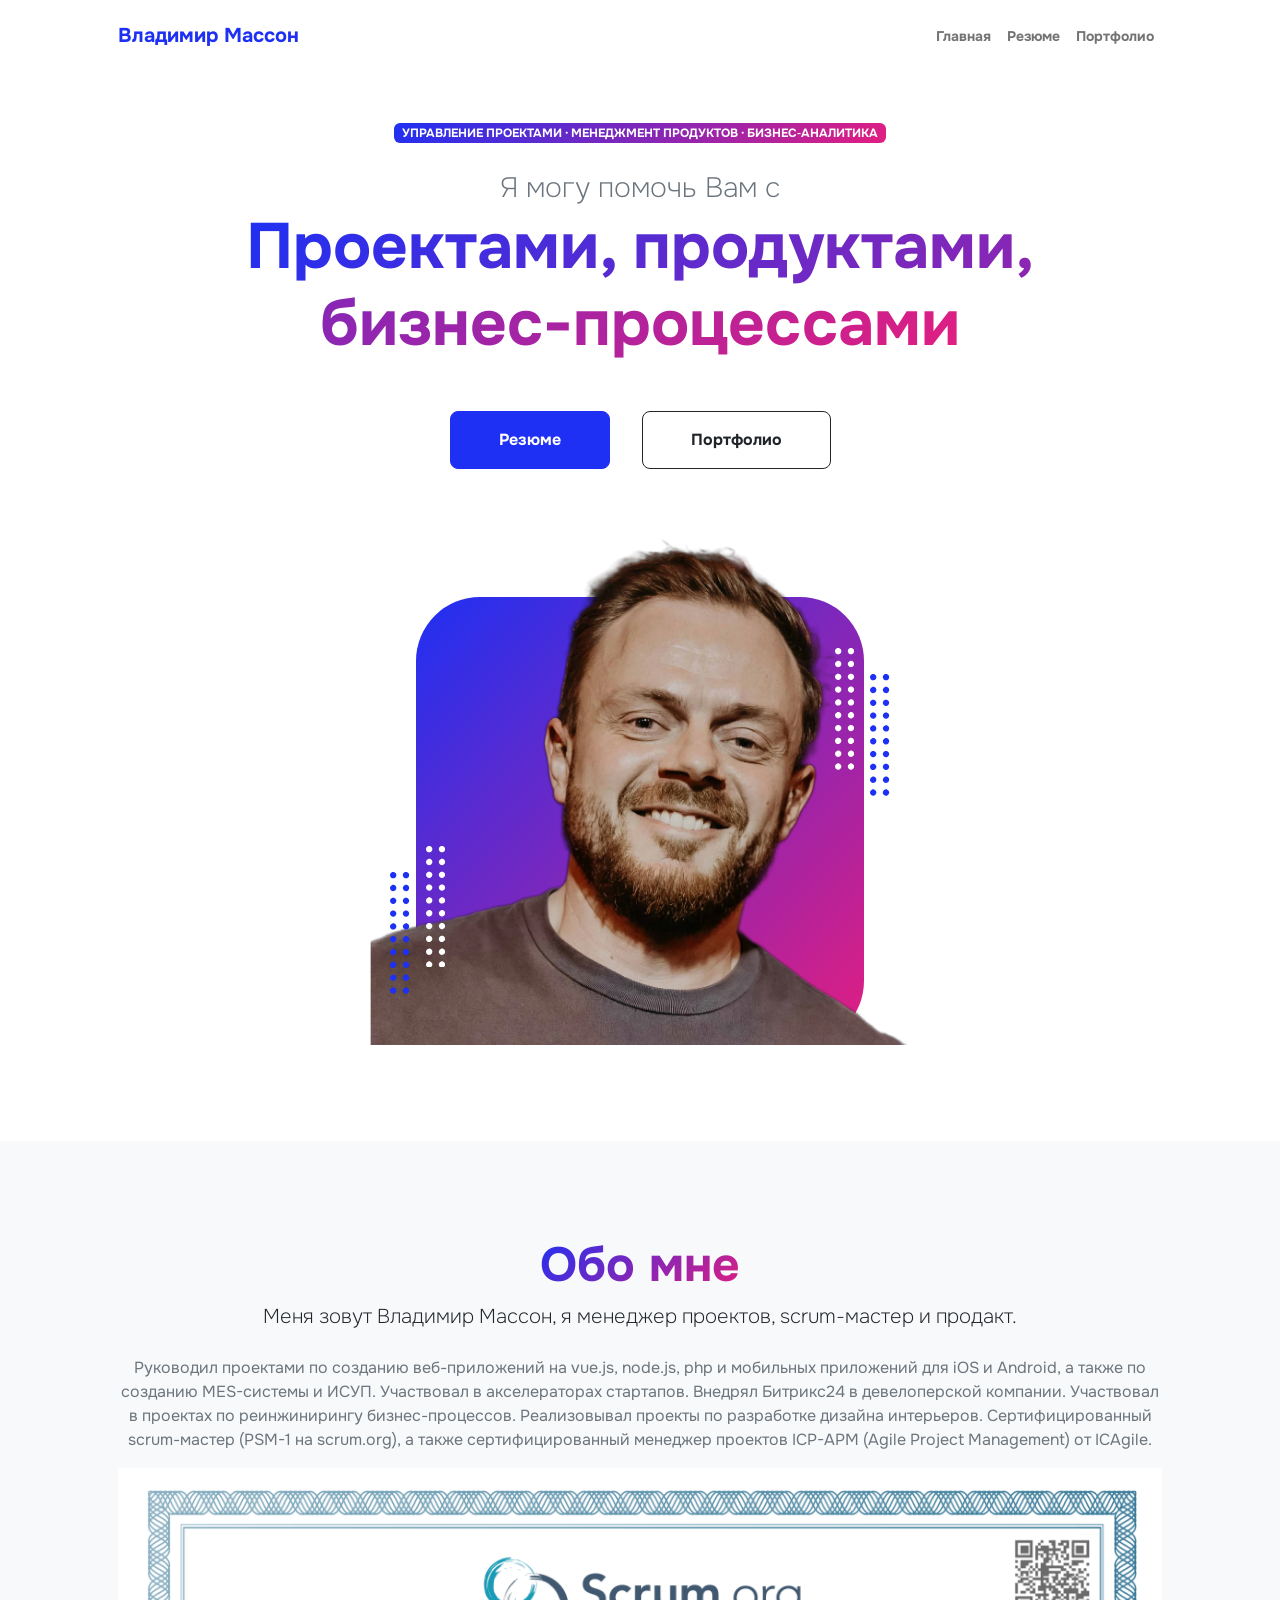
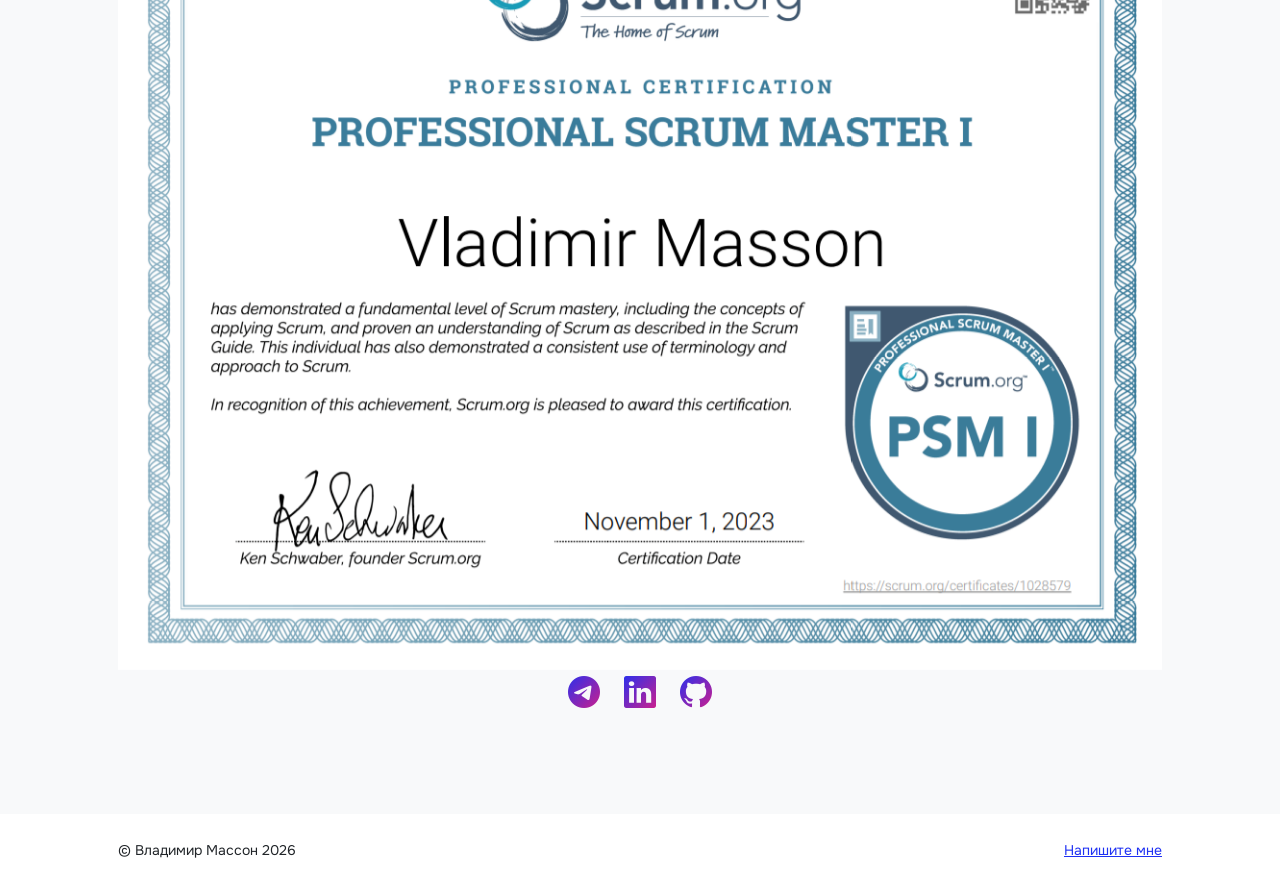
==== commit 3c9b0cf9: "Update personal description in index.html Removed some details from the project management descripti" ====
--- a/index.html
+++ b/index.html
@@ -197,7 +197,7 @@
                             <div class="text-center my-5">
                                 <h2 class="display-5 fw-bolder"><span class="text-gradient d-inline">Обо мне</span></h2>
                                 <p class="lead fw-light mb-4">Меня зовут Владимир Массон, я менеджер проектов, scrum-мастер и продакт.</p>
-                                <p class="text-muted">Руководил проектами по созданию веб-приложений на vue.js, node.js, php и мобильных приложений для iOS и Android, а также по созданию MES-системы и ИСУП. Участвовал в акселераторах стартапов. Внедрял Битрикс24 в девелоперской компании. Участвовал в проектах по реинжинирингу бизнес-процессов. Реализовывал проекты по разработке дизайна интерьеров. Сертифицированный scrum-мастер (PSM-1 на scrum.org), а также сертифицированный менеджер проектов ICP-APM (Agile Project Management) от ICAgile. Помогаю развиваться всем участникам своих команд, внедряю принципы Scrum, Agile, проектные подходы с учетом лучших практик и международных стандартов (PMBOK). Катаюсь на сноуборде, плаваю на сапах, бегаю полумарафоны и играю на барабанах.</p>
+                                <p class="text-muted">Руководил проектами по созданию веб-приложений на vue.js, node.js, php и мобильных приложений для iOS и Android, а также по созданию MES-системы и ИСУП. Участвовал в акселераторах стартапов. Внедрял Битрикс24 в девелоперской компании. Участвовал в проектах по реинжинирингу бизнес-процессов. Реализовывал проекты по разработке дизайна интерьеров. Сертифицированный scrum-мастер (PSM-1 на scrum.org), а также сертифицированный менеджер проектов ICP-APM (Agile Project Management) от ICAgile.</p>
                                 
                                 
                                 <div id="carouselExampleControls" class="carousel slide" data-bs-ride="carousel">
